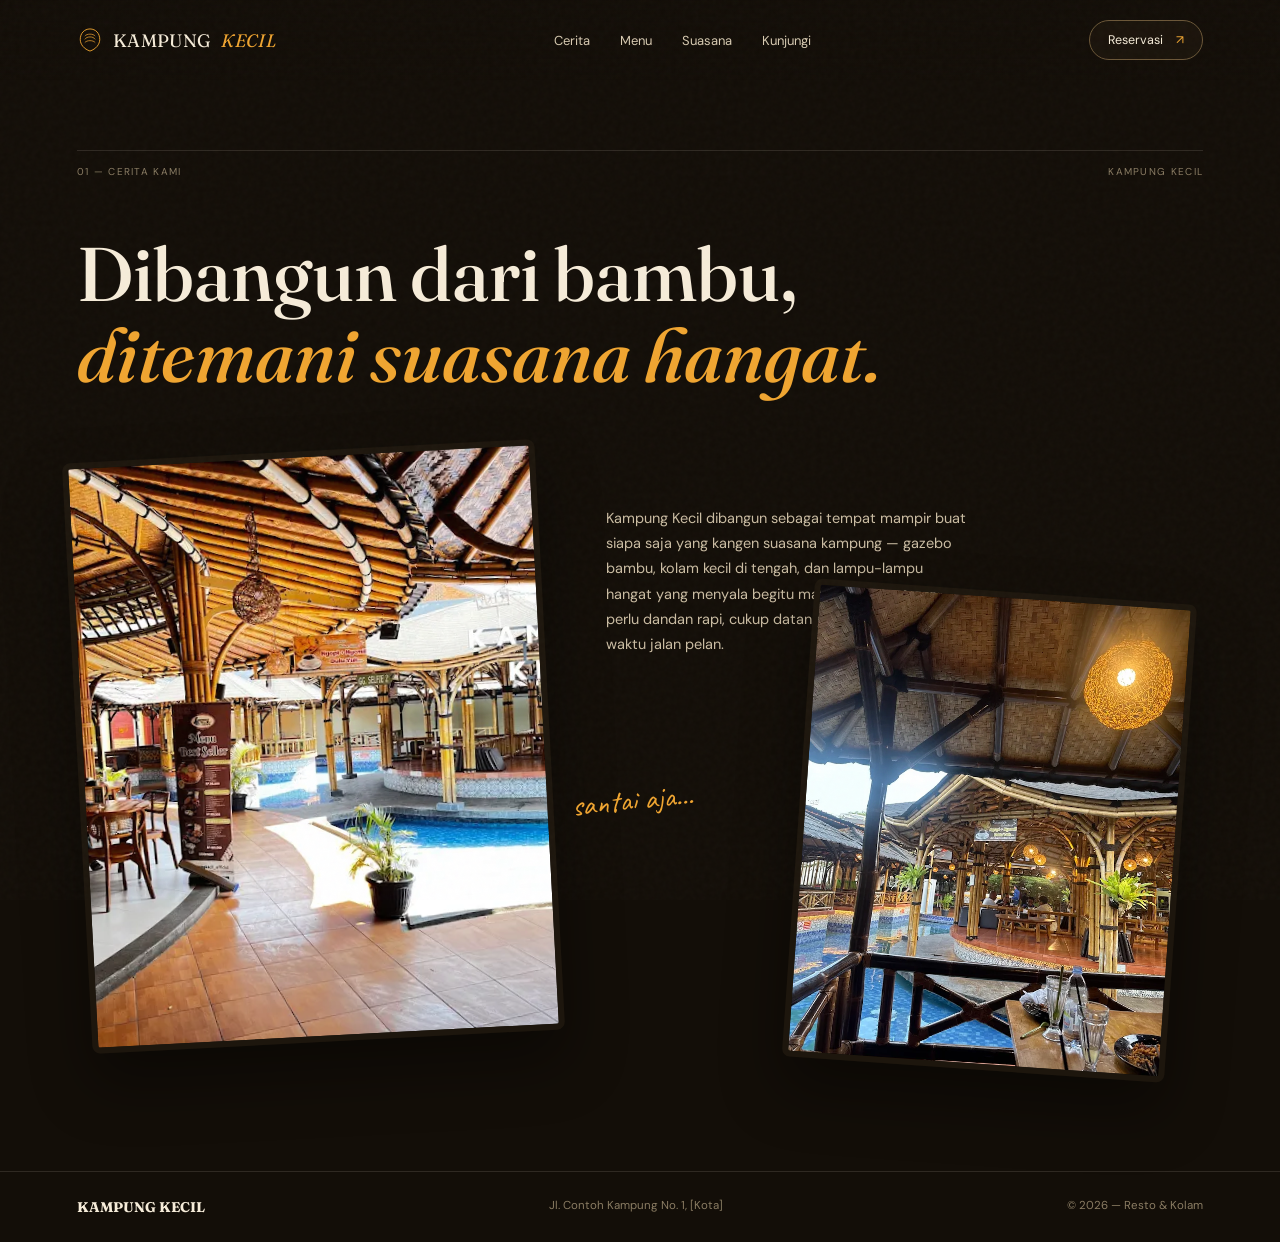
==== cerita.html @ 5046cd39 "Add files via upload" ====
<!doctype html><html lang="id"><head><meta charset="utf-8"><meta name="viewport" content="width=device-width,initial-scale=1"><title>Cerita Kami — Kampung Kecil</title><link rel="preconnect" href="https://fonts.googleapis.com"><link rel="preconnect" href="https://fonts.gstatic.com" crossorigin><link href="https://fonts.googleapis.com/css2?family=Fraunces:ital,wght@0,400;0,500;0,600;1,500;1,600&family=DM+Sans:wght@400;500;600;700&family=Caveat:wght@600&display=swap" rel="stylesheet"><link rel="stylesheet" href="style.css"></head><body><header class="nav"><a class="brand" href="index.html"><svg viewBox="0 0 40 40" class="brand-mark"><path d="M20 3 C11 3 5 10 5 19 C5 27 11 34 20 37 C29 34 35 27 35 19 C35 10 29 3 20 3Z" fill="none" stroke="currentColor" stroke-width="1.4"/><path d="M12 19c3-5 13-5 16 0M12 24c3-4 13-4 16 0M12 14c3-4 13-4 16 0" fill="none" stroke="currentColor" stroke-width="1.1"/></svg>KAMPUNG <i>KECIL</i></a><nav><a href="cerita.html">Cerita</a><a href="menu.html">Menu</a><a href="suasana.html">Suasana</a><a href="kunjungi.html">Kunjungi</a></nav><a class="nav-cta" href="https://wa.me/628000000000?text=Halo%20Kampung%20Kecil%2C%20saya%20ingin%20reservasi." target="_blank" rel="noopener">Reservasi <span>↗</span></a></header><main><section class="page-hero section"><div class="section-meta"><span>01 — CERITA KAMI</span><span>KAMPUNG KECIL</span></div><h1>Dibangun dari bambu,<br><i>ditemani suasana hangat.</i></h1><div class="cerita-collage"><figure class="c-photo c-photo-a"><img src="assets/kampung-kecil-pool-day.webp" alt="Area kolam"></figure><figure class="c-photo c-photo-b"><img src="assets/kampung-kecil-balcony.webp" alt="Meja makan"></figure><p class="cerita-text">Kampung Kecil dibangun sebagai tempat mampir buat siapa saja yang kangen suasana kampung — gazebo bambu, kolam kecil di tengah, dan lampu-lampu hangat yang menyala begitu matahari turun. Nggak perlu dandan rapi, cukup datang, duduk, dan biarkan waktu jalan pelan.</p><span class="cerita-scribble">santai aja…</span></div></section></main><footer><b>KAMPUNG KECIL</b><span>Jl. Contoh Kampung No. 1, [Kota]</span><span>© 2026 — Resto &amp; Kolam</span></footer><audio id="bg-music" src="assets/musik.mp3" loop preload="auto"></audio><script src="script.js"></script></body></html>
---- style.css ----
*{box-sizing:border-box}
html{scroll-behavior:smooth}
:root{
  --night:#130e08;
  --night-soft:#1d160d;
  --bamboo:#c99a5b;
  --lantern:#f0a530;
  --water:#2c8e92;
  --cream:#f6ecd9;
  --muted:#a99a83;
  --line:rgba(246,236,217,.12);
}
body{margin:0;background:var(--night);color:var(--cream);font-family:"DM Sans",sans-serif;overflow-x:hidden}
a{color:inherit;text-decoration:none}
img{display:block;max-width:100%}
body:before{content:"";position:fixed;inset:0;pointer-events:none;opacity:.04;z-index:100;background-image:url("data:image/svg+xml,%3Csvg viewBox='0 0 180 180' xmlns='http://www.w3.org/2000/svg'%3E%3Cfilter id='n'%3E%3CfeTurbulence type='fractalNoise' baseFrequency='.9' numOctaves='3' stitchTiles='stitch'/%3E%3C/filter%3E%3Crect width='100%25' height='100%25' filter='url(%23n)' opacity='.7'/%3E%3C/svg%3E")}

/* nav */
.nav{height:80px;padding:0 6vw;display:flex;align-items:center;justify-content:space-between;position:fixed;top:0;left:0;right:0;z-index:50;background:linear-gradient(180deg,#130e08cc,transparent)}
.brand{display:flex;align-items:center;gap:10px;font-family:"Fraunces";font-size:18px;letter-spacing:.02em}
.brand i{font-style:italic;color:var(--lantern)}
.brand-mark{width:26px;height:26px;color:var(--lantern)}
.nav nav{display:flex;gap:30px;font-size:13px;color:#d8cbb2}
.nav nav a:hover{color:#fff}
.nav-cta{border:1px solid #6b5738;border-radius:50px;padding:11px 18px;font-size:12.5px;background:#1d160dcc}
.nav-cta span{margin-left:10px;color:var(--lantern)}

/* hero — real video footage, not an illustrated mockup */
.hero{min-height:100vh;position:relative;overflow:hidden}
.hero-video{position:absolute;inset:0;width:100%;height:100%;object-fit:cover;z-index:0}
.hero-overlay{position:absolute;inset:0;z-index:1;background:linear-gradient(180deg, rgba(11,8,4,.35), rgba(11,8,4,.55) 55%, rgba(11,8,4,.94))}
.sound-toggle:hover{border-color:var(--lantern)}
.hero-content{position:relative;z-index:2;min-height:100vh;display:flex;flex-direction:column;justify-content:flex-end;padding:0 6vw 90px}
.hero-tag{font-size:11px;letter-spacing:.16em;color:var(--lantern);margin-bottom:22px}
.hero h1{font-family:"Fraunces";font-weight:500;font-size:clamp(38px,7vw,88px);line-height:1.02;letter-spacing:-.01em;margin:0 0 22px;max-width:15em}
.hero h1 i{font-style:italic;color:var(--lantern);font-weight:500}
.hero-desc{max-width:460px;color:#e4d8c2;line-height:1.7;font-size:15px;margin:0 0 36px}
.hero-cta{display:flex;gap:16px;flex-wrap:wrap}
.btn-lantern{background:var(--lantern);color:#20140a;font-weight:600;padding:16px 26px;border-radius:50px;font-size:14px;box-shadow:0 18px 40px #f0a53040}
.btn-outline{border:1px solid #8a795a;padding:16px 26px;border-radius:50px;font-size:14px;color:var(--cream)}
.hero-badge{position:absolute;z-index:2;top:110px;right:6vw;width:96px;height:96px;border:1.5px dashed var(--lantern);border-radius:50%;display:flex;align-items:center;justify-content:center;text-align:center;font-size:10.5px;letter-spacing:.08em;color:var(--lantern);transform:rotate(8deg);background:#130e0866}

.section{padding:120px 6vw}
.section-meta{display:flex;justify-content:space-between;border-top:1px solid var(--line);padding-top:14px;color:#8a7c63;font-size:10px;letter-spacing:.13em}

/* cerita — scrapbook collage, not a symmetric two-column split */
.cerita-body h2{font-family:"Fraunces";font-weight:500;font-size:clamp(32px,4.6vw,58px);line-height:1.12;letter-spacing:-.01em;margin:56px 0 60px;max-width:11em}
.cerita-body h2 i{color:var(--lantern);font-style:italic}
.cerita-collage{position:relative;min-height:560px}
.c-photo{margin:0;position:absolute;border-radius:8px;overflow:hidden;box-shadow:0 30px 60px #00000066;border:6px solid var(--night-soft)}
.c-photo img{width:100%;height:100%;object-fit:cover}
.c-photo-a{width:42%;left:0;top:0;transform:rotate(-3deg);aspect-ratio:4/5}
.c-photo-b{width:34%;right:2%;top:140px;transform:rotate(4deg);aspect-ratio:4/5;z-index:2}
.cerita-text{position:absolute;left:47%;top:40px;width:32%;color:#cbbda3;line-height:1.75;font-size:14.5px}
.cerita-scribble{position:absolute;left:44%;top:330px;font-family:"Caveat";font-size:30px;color:var(--lantern);transform:rotate(-6deg)}

/* menu — hanging wooden signs, staggered like real signage */
.menu h2{font-family:"Fraunces";font-weight:500;font-size:clamp(32px,4.6vw,58px);line-height:1.1;margin:56px 0 90px}
.menu h2 i{color:var(--lantern);font-style:italic}
.menu-board{display:flex;gap:40px;flex-wrap:wrap;padding-top:10px}
.sign{position:relative;background:#241a0f;border:1px solid #4a3a24;border-radius:8px 8px 16px 16px;padding:30px 24px 26px;width:230px;box-shadow:0 20px 40px #00000055}
.sign:before{content:"";position:absolute;top:-28px;left:50%;transform:translateX(-50%);width:2px;height:28px;background:#6b5738}
.sign:after{content:"";position:absolute;top:-36px;left:50%;transform:translateX(-50%);width:10px;height:10px;border-radius:50%;border:2px solid #6b5738}
.menu-board .sign:nth-child(2){margin-top:26px}
.menu-board .sign:nth-child(3){margin-top:8px}
.menu-board .sign:nth-child(4){margin-top:34px}
.sign h3{font-family:"Fraunces";font-size:19px;margin:0 0 10px;font-weight:500}
.sign p{margin:0;color:#a99a83;font-size:12.5px;line-height:1.6}
.menu-highlight{display:flex;align-items:center;gap:28px;flex-wrap:wrap;margin-top:56px}
.menu-video{width:170px;aspect-ratio:9/16;object-fit:cover;border-radius:14px;border:6px solid var(--night-soft);box-shadow:0 24px 50px #00000066;transform:rotate(-2deg)}
.menu-highlight p{max-width:260px;color:#cbbda3;font-size:13.5px;line-height:1.7}
.menu-note{margin-top:40px;color:#7d715c;font-size:11.5px}

/* suasana — organic bento gallery from real photography */
.suasana h2{font-family:"Fraunces";font-weight:500;font-size:clamp(32px,4.6vw,58px);line-height:1.1;margin:56px 0 60px}
.suasana h2 i{color:var(--lantern);font-style:italic}
.gallery-grid{display:grid;grid-template-columns:repeat(4,1fr);grid-auto-rows:190px;gap:14px}
.gallery-grid figure{margin:0;position:relative;border-radius:10px;overflow:hidden}
.gallery-grid img{width:100%;height:100%;object-fit:cover;transition:transform .6s,filter .6s;filter:brightness(.92)}
.gallery-grid figure:hover img{transform:scale(1.05);filter:brightness(1.05)}
.gallery-grid figcaption{position:absolute;left:14px;bottom:12px;font-size:11px;letter-spacing:.05em;color:var(--cream);background:#00000070;padding:5px 10px;border-radius:20px;opacity:0;transition:opacity .3s}
.gallery-grid figure:hover figcaption{opacity:1}
.g1{grid-column:1/3;grid-row:1/3}
.g2{grid-column:3/5;grid-row:1/2}
.g3{grid-column:3/4;grid-row:2/3}
.g4{grid-column:4/5;grid-row:2/3}
.g5{grid-column:1/5;grid-row:3/4}

/* kunjungi — warm CTA */
.kunjungi{text-align:center;background:radial-gradient(circle at center,#3a230c66,transparent 40%)}
.kicker{font-size:11px;color:var(--lantern);font-weight:700;letter-spacing:.13em}
.kunjungi h2{font-family:"Fraunces";font-weight:500;font-size:clamp(32px,5.2vw,66px);margin:22px 0 56px}
.kunjungi h2 i{color:var(--lantern);font-style:italic}
.info-tags{display:flex;justify-content:center;gap:22px;flex-wrap:wrap;margin-bottom:56px}
.tag-card{border:1px dashed #6b5738;border-radius:14px;padding:18px 26px;min-width:190px}
.tag-card span{display:block;font-size:10.5px;letter-spacing:.1em;color:var(--lantern);margin-bottom:8px}
.tag-card p{margin:0;font-size:13.5px;color:#e4d8c2}
.kunjungi-cta{display:flex;justify-content:center;gap:16px;flex-wrap:wrap}
.btn-lantern.big{padding:19px 32px;font-size:15px}

footer{border-top:1px solid var(--line);padding:26px 6vw;display:flex;justify-content:space-between;flex-wrap:wrap;gap:10px;color:#8a7c63;font-size:11.5px}
footer b{font-family:"Fraunces";color:var(--cream);font-size:14px}

@media(max-width:900px){
  .nav nav{display:none}
  .cerita-collage{min-height:auto;display:flex;flex-direction:column;gap:20px;position:static}
  .c-photo{position:static;width:100%;transform:none;aspect-ratio:16/10}
  .cerita-text{position:static;width:100%}
  .cerita-scribble{position:static;display:inline-block;margin-top:8px}
  .gallery-grid{grid-template-columns:1fr 1fr;grid-auto-rows:170px}
  .g1{grid-column:1/3;grid-row:1/2}
  .g2{grid-column:1/2;grid-row:2/3}
  .g3{grid-column:2/3;grid-row:2/3}
  .g4{grid-column:1/2;grid-row:3/4}
  .g5{grid-column:2/3;grid-row:3/4}
  .section{padding:90px 6vw}
  .hero-badge{top:100px;right:5vw;width:82px;height:82px}
    .menu-highlight{gap:20px}
  .menu-video{width:130px}
}
@media(max-width:520px){
  .nav-cta{padding:9px 14px;font-size:11px}
  .hero{padding-bottom:70px}
  .hero-desc{font-size:13px}
  .btn-lantern,.btn-outline{padding:14px 20px;font-size:13px}
  .menu-board{gap:26px}
  .sign{width:100%}
  .menu-board .sign:nth-child(2),.menu-board .sign:nth-child(3),.menu-board .sign:nth-child(4){margin-top:0}
  footer{flex-direction:column}
}

/* multi-page layout */
.page-hero{padding-top:150px;min-height:100vh}.page-hero h1,.page-title,.kunjungi h1{font-family:"Fraunces";font-weight:500;font-size:clamp(40px,6vw,76px);line-height:1.06;margin:56px 0}.page-hero h1 i,.page-title i,.kunjungi h1 i{color:var(--lantern);font-style:italic}.home-links{padding-top:90px}.feature-cards{display:grid;grid-template-columns:repeat(4,1fr);gap:18px;margin-top:50px}.feature-cards a{border:1px solid var(--line);padding:28px;border-radius:16px;background:#1d160d;transition:.25s}.feature-cards a:hover{transform:translateY(-5px);border-color:#6b5738}.feature-cards b{color:var(--lantern);font-size:11px}.feature-cards h2{font-family:"Fraunces";font-weight:500;margin:35px 0 10px}.feature-cards p{color:#a99a83;font-size:13px;line-height:1.6;margin:0}.page-hero .cerita-collage{min-height:600px}.kunjungi{min-height:80vh;padding-top:160px}
@media(max-width:900px){.feature-cards{grid-template-columns:1fr 1fr}}@media(max-width:520px){.feature-cards{grid-template-columns:1fr}.page-hero h1,.page-title,.kunjungi h1{font-size:42px}}
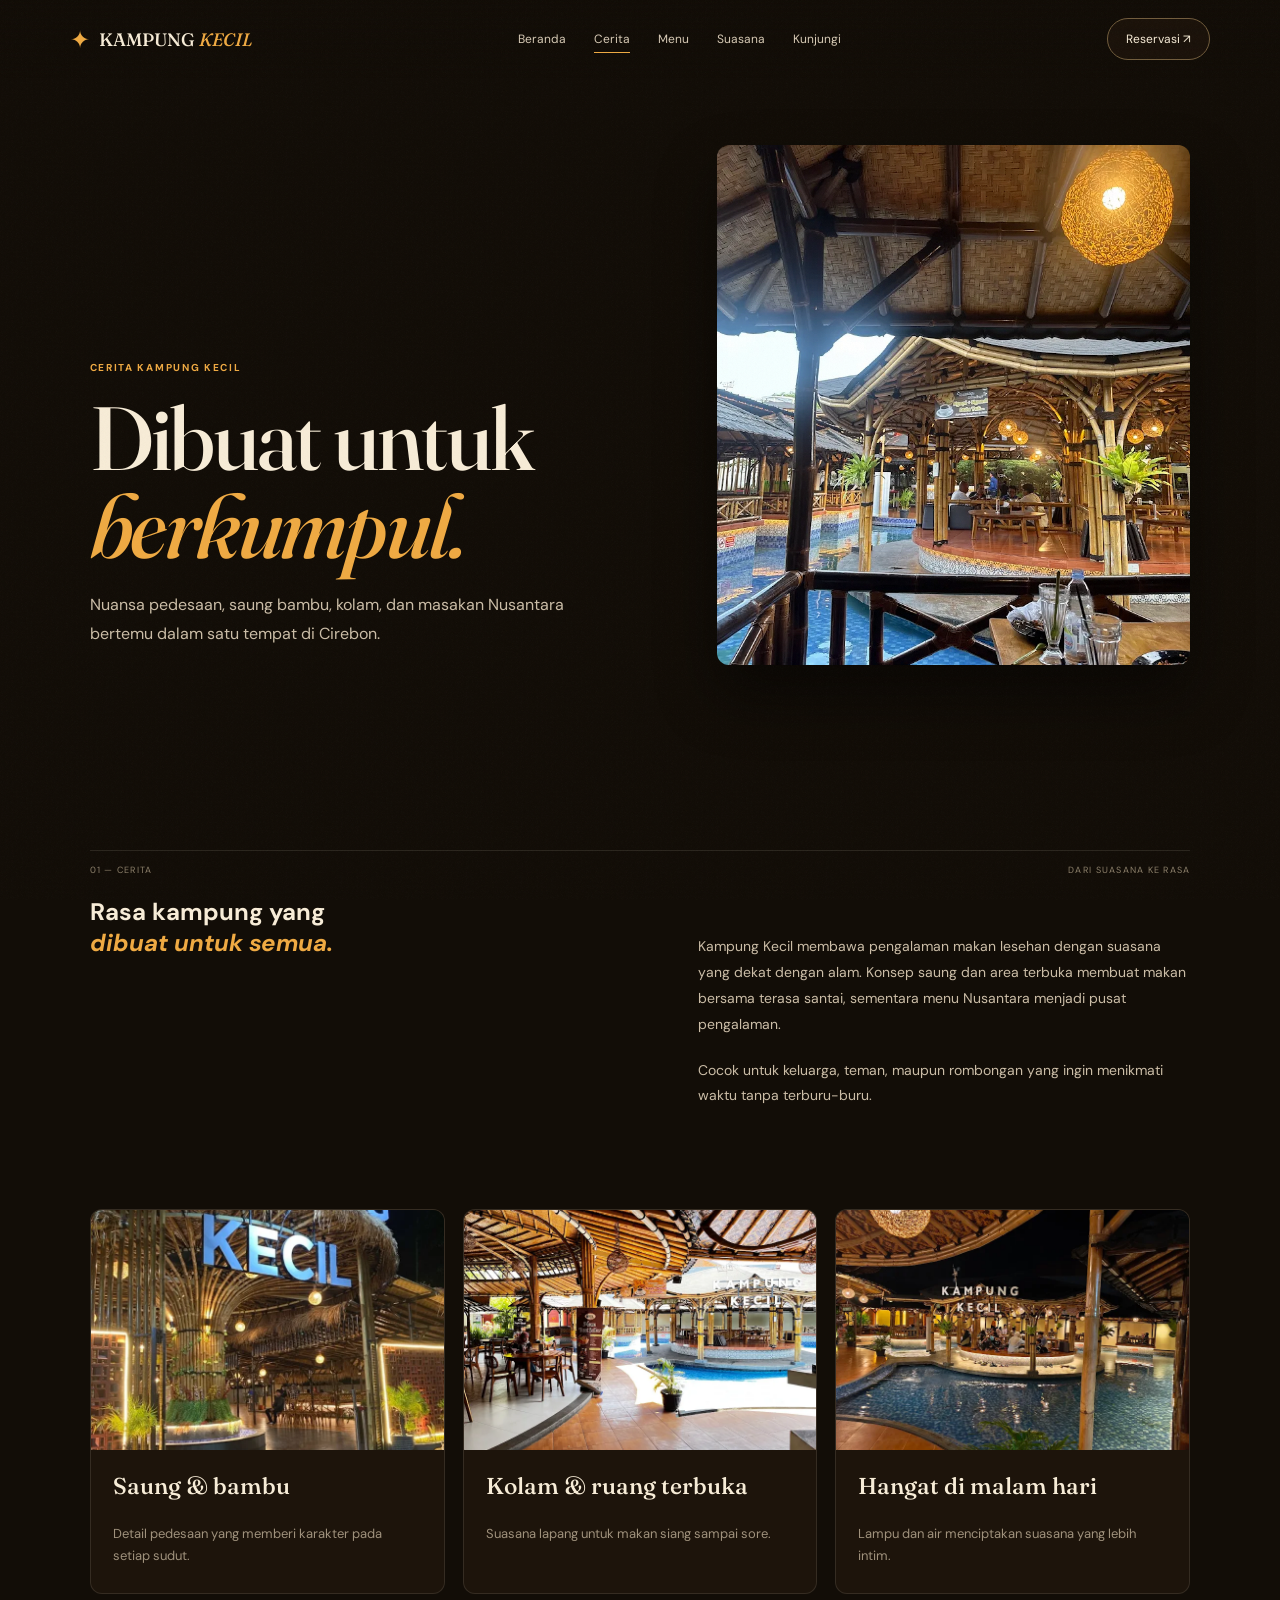
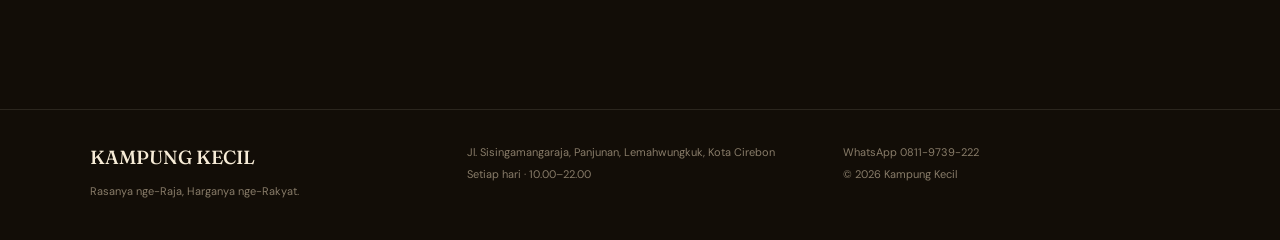
==== commit a082c040: "Add files via upload" ====
--- a/cerita.html
+++ b/cerita.html
@@ -1 +1 @@
-<!doctype html><html lang="id"><head><meta charset="utf-8"><meta name="viewport" content="width=device-width,initial-scale=1"><title>Cerita Kami — Kampung Kecil</title><link rel="preconnect" href="https://fonts.googleapis.com"><link rel="preconnect" href="https://fonts.gstatic.com" crossorigin><link href="https://fonts.googleapis.com/css2?family=Fraunces:ital,wght@0,400;0,500;0,600;1,500;1,600&family=DM+Sans:wght@400;500;600;700&family=Caveat:wght@600&display=swap" rel="stylesheet"><link rel="stylesheet" href="style.css"></head><body><header class="nav"><a class="brand" href="index.html"><svg viewBox="0 0 40 40" class="brand-mark"><path d="M20 3 C11 3 5 10 5 19 C5 27 11 34 20 37 C29 34 35 27 35 19 C35 10 29 3 20 3Z" fill="none" stroke="currentColor" stroke-width="1.4"/><path d="M12 19c3-5 13-5 16 0M12 24c3-4 13-4 16 0M12 14c3-4 13-4 16 0" fill="none" stroke="currentColor" stroke-width="1.1"/></svg>KAMPUNG <i>KECIL</i></a><nav><a href="cerita.html">Cerita</a><a href="menu.html">Menu</a><a href="suasana.html">Suasana</a><a href="kunjungi.html">Kunjungi</a></nav><a class="nav-cta" href="https://wa.me/628000000000?text=Halo%20Kampung%20Kecil%2C%20saya%20ingin%20reservasi." target="_blank" rel="noopener">Reservasi <span>↗</span></a></header><main><section class="page-hero section"><div class="section-meta"><span>01 — CERITA KAMI</span><span>KAMPUNG KECIL</span></div><h1>Dibangun dari bambu,<br><i>ditemani suasana hangat.</i></h1><div class="cerita-collage"><figure class="c-photo c-photo-a"><img src="assets/kampung-kecil-pool-day.webp" alt="Area kolam"></figure><figure class="c-photo c-photo-b"><img src="assets/kampung-kecil-balcony.webp" alt="Meja makan"></figure><p class="cerita-text">Kampung Kecil dibangun sebagai tempat mampir buat siapa saja yang kangen suasana kampung — gazebo bambu, kolam kecil di tengah, dan lampu-lampu hangat yang menyala begitu matahari turun. Nggak perlu dandan rapi, cukup datang, duduk, dan biarkan waktu jalan pelan.</p><span class="cerita-scribble">santai aja…</span></div></section></main><footer><b>KAMPUNG KECIL</b><span>Jl. Contoh Kampung No. 1, [Kota]</span><span>© 2026 — Resto &amp; Kolam</span></footer><audio id="bg-music" src="assets/musik.mp3" loop preload="auto"></audio><script src="script.js"></script></body></html>+<!doctype html><html lang="id"><head><meta charset="utf-8"><meta name="viewport" content="width=device-width,initial-scale=1"><meta name="description" content="Kampung Kecil Cirebon — rumah makan lesehan bernuansa pedesaan dengan masakan Nusantara halal."><title>Cerita Kami — Kampung Kecil Cirebon</title><link rel="preconnect" href="https://fonts.googleapis.com"><link rel="preconnect" href="https://fonts.gstatic.com" crossorigin><link href="https://fonts.googleapis.com/css2?family=Fraunces:ital,wght@0,400;0,500;0,600;1,500&family=DM+Sans:wght@400;500;600;700&family=Caveat:wght@600&display=swap" rel="stylesheet"><link rel="stylesheet" href="style.css"></head><body><header class="nav"><a class="brand" href="index.html"><span class="brand-mark">✦</span><span>KAMPUNG <i>KECIL</i></span></a><nav><a href="index.html">Beranda</a><a href="cerita.html">Cerita</a><a href="menu.html">Menu</a><a href="suasana.html">Suasana</a><a href="kunjungi.html">Kunjungi</a></nav><a class="nav-cta" href="https://wa.me/628119739222?text=Halo%20Kampung%20Kecil%2C%20saya%20ingin%20reservasi" target="_blank">Reservasi ↗</a></header><main><section class="page-hero"><div><span class="eyebrow">CERITA KAMPUNG KECIL</span><h1>Dibuat untuk<br><i>berkumpul.</i></h1><p>Nuansa pedesaan, saung bambu, kolam, dan masakan Nusantara bertemu dalam satu tempat di Cirebon.</p></div><img src="assets/kampung-kecil-balcony.webp"></section><section class="section story"><div class="section-meta"><span>01 — CERITA</span><span>DARI SUASANA KE RASA</span></div><div class="split"><div><h2>Rasa kampung yang<br><i>dibuat untuk semua.</i></h2></div><div class="copy"><p>Kampung Kecil membawa pengalaman makan lesehan dengan suasana yang dekat dengan alam. Konsep saung dan area terbuka membuat makan bersama terasa santai, sementara menu Nusantara menjadi pusat pengalaman.</p><p>Cocok untuk keluarga, teman, maupun rombongan yang ingin menikmati waktu tanpa terburu-buru.</p></div></div><div class="story-cards"><article><img src="assets/kampung-kecil-entrance.webp"><h3>Saung & bambu</h3><p>Detail pedesaan yang memberi karakter pada setiap sudut.</p></article><article><img src="assets/kampung-kecil-pool-day.webp"><h3>Kolam & ruang terbuka</h3><p>Suasana lapang untuk makan siang sampai sore.</p></article><article><img src="assets/kampung-kecil-pool-night.webp"><h3>Hangat di malam hari</h3><p>Lampu dan air menciptakan suasana yang lebih intim.</p></article></div></section></main><footer><div><b>KAMPUNG KECIL</b><p>Rasanya nge-Raja, Harganya nge-Rakyat.</p></div><div><span>Jl. Sisingamangaraja, Panjunan, Lemahwungkuk, Kota Cirebon</span><span>Setiap hari · 10.00–22.00</span></div><div><span>WhatsApp 0811-9739-222</span><span>© 2026 Kampung Kecil</span></div></footer><audio id="bgMusic" autoplay loop preload="auto"><source src="assets/musik.mp3" type="audio/mpeg"></audio><script>(function(){const a=document.getElementById('bgMusic');a.volume=.32;const go=()=>a.play().catch(()=>{});go();['pointerdown','touchstart','scroll','keydown'].forEach(e=>window.addEventListener(e,go,{once:true,passive:true}));})();</script><script src="script.js"></script></body></html>
--- a/style.css
+++ b/style.css
@@ -1,134 +1 @@
-*{box-sizing:border-box}
-html{scroll-behavior:smooth}
-:root{
-  --night:#130e08;
-  --night-soft:#1d160d;
-  --bamboo:#c99a5b;
-  --lantern:#f0a530;
-  --water:#2c8e92;
-  --cream:#f6ecd9;
-  --muted:#a99a83;
-  --line:rgba(246,236,217,.12);
-}
-body{margin:0;background:var(--night);color:var(--cream);font-family:"DM Sans",sans-serif;overflow-x:hidden}
-a{color:inherit;text-decoration:none}
-img{display:block;max-width:100%}
-body:before{content:"";position:fixed;inset:0;pointer-events:none;opacity:.04;z-index:100;background-image:url("data:image/svg+xml,%3Csvg viewBox='0 0 180 180' xmlns='http://www.w3.org/2000/svg'%3E%3Cfilter id='n'%3E%3CfeTurbulence type='fractalNoise' baseFrequency='.9' numOctaves='3' stitchTiles='stitch'/%3E%3C/filter%3E%3Crect width='100%25' height='100%25' filter='url(%23n)' opacity='.7'/%3E%3C/svg%3E")}
-
-/* nav */
-.nav{height:80px;padding:0 6vw;display:flex;align-items:center;justify-content:space-between;position:fixed;top:0;left:0;right:0;z-index:50;background:linear-gradient(180deg,#130e08cc,transparent)}
-.brand{display:flex;align-items:center;gap:10px;font-family:"Fraunces";font-size:18px;letter-spacing:.02em}
-.brand i{font-style:italic;color:var(--lantern)}
-.brand-mark{width:26px;height:26px;color:var(--lantern)}
-.nav nav{display:flex;gap:30px;font-size:13px;color:#d8cbb2}
-.nav nav a:hover{color:#fff}
-.nav-cta{border:1px solid #6b5738;border-radius:50px;padding:11px 18px;font-size:12.5px;background:#1d160dcc}
-.nav-cta span{margin-left:10px;color:var(--lantern)}
-
-/* hero — real video footage, not an illustrated mockup */
-.hero{min-height:100vh;position:relative;overflow:hidden}
-.hero-video{position:absolute;inset:0;width:100%;height:100%;object-fit:cover;z-index:0}
-.hero-overlay{position:absolute;inset:0;z-index:1;background:linear-gradient(180deg, rgba(11,8,4,.35), rgba(11,8,4,.55) 55%, rgba(11,8,4,.94))}
-.sound-toggle:hover{border-color:var(--lantern)}
-.hero-content{position:relative;z-index:2;min-height:100vh;display:flex;flex-direction:column;justify-content:flex-end;padding:0 6vw 90px}
-.hero-tag{font-size:11px;letter-spacing:.16em;color:var(--lantern);margin-bottom:22px}
-.hero h1{font-family:"Fraunces";font-weight:500;font-size:clamp(38px,7vw,88px);line-height:1.02;letter-spacing:-.01em;margin:0 0 22px;max-width:15em}
-.hero h1 i{font-style:italic;color:var(--lantern);font-weight:500}
-.hero-desc{max-width:460px;color:#e4d8c2;line-height:1.7;font-size:15px;margin:0 0 36px}
-.hero-cta{display:flex;gap:16px;flex-wrap:wrap}
-.btn-lantern{background:var(--lantern);color:#20140a;font-weight:600;padding:16px 26px;border-radius:50px;font-size:14px;box-shadow:0 18px 40px #f0a53040}
-.btn-outline{border:1px solid #8a795a;padding:16px 26px;border-radius:50px;font-size:14px;color:var(--cream)}
-.hero-badge{position:absolute;z-index:2;top:110px;right:6vw;width:96px;height:96px;border:1.5px dashed var(--lantern);border-radius:50%;display:flex;align-items:center;justify-content:center;text-align:center;font-size:10.5px;letter-spacing:.08em;color:var(--lantern);transform:rotate(8deg);background:#130e0866}
-
-.section{padding:120px 6vw}
-.section-meta{display:flex;justify-content:space-between;border-top:1px solid var(--line);padding-top:14px;color:#8a7c63;font-size:10px;letter-spacing:.13em}
-
-/* cerita — scrapbook collage, not a symmetric two-column split */
-.cerita-body h2{font-family:"Fraunces";font-weight:500;font-size:clamp(32px,4.6vw,58px);line-height:1.12;letter-spacing:-.01em;margin:56px 0 60px;max-width:11em}
-.cerita-body h2 i{color:var(--lantern);font-style:italic}
-.cerita-collage{position:relative;min-height:560px}
-.c-photo{margin:0;position:absolute;border-radius:8px;overflow:hidden;box-shadow:0 30px 60px #00000066;border:6px solid var(--night-soft)}
-.c-photo img{width:100%;height:100%;object-fit:cover}
-.c-photo-a{width:42%;left:0;top:0;transform:rotate(-3deg);aspect-ratio:4/5}
-.c-photo-b{width:34%;right:2%;top:140px;transform:rotate(4deg);aspect-ratio:4/5;z-index:2}
-.cerita-text{position:absolute;left:47%;top:40px;width:32%;color:#cbbda3;line-height:1.75;font-size:14.5px}
-.cerita-scribble{position:absolute;left:44%;top:330px;font-family:"Caveat";font-size:30px;color:var(--lantern);transform:rotate(-6deg)}
-
-/* menu — hanging wooden signs, staggered like real signage */
-.menu h2{font-family:"Fraunces";font-weight:500;font-size:clamp(32px,4.6vw,58px);line-height:1.1;margin:56px 0 90px}
-.menu h2 i{color:var(--lantern);font-style:italic}
-.menu-board{display:flex;gap:40px;flex-wrap:wrap;padding-top:10px}
-.sign{position:relative;background:#241a0f;border:1px solid #4a3a24;border-radius:8px 8px 16px 16px;padding:30px 24px 26px;width:230px;box-shadow:0 20px 40px #00000055}
-.sign:before{content:"";position:absolute;top:-28px;left:50%;transform:translateX(-50%);width:2px;height:28px;background:#6b5738}
-.sign:after{content:"";position:absolute;top:-36px;left:50%;transform:translateX(-50%);width:10px;height:10px;border-radius:50%;border:2px solid #6b5738}
-.menu-board .sign:nth-child(2){margin-top:26px}
-.menu-board .sign:nth-child(3){margin-top:8px}
-.menu-board .sign:nth-child(4){margin-top:34px}
-.sign h3{font-family:"Fraunces";font-size:19px;margin:0 0 10px;font-weight:500}
-.sign p{margin:0;color:#a99a83;font-size:12.5px;line-height:1.6}
-.menu-highlight{display:flex;align-items:center;gap:28px;flex-wrap:wrap;margin-top:56px}
-.menu-video{width:170px;aspect-ratio:9/16;object-fit:cover;border-radius:14px;border:6px solid var(--night-soft);box-shadow:0 24px 50px #00000066;transform:rotate(-2deg)}
-.menu-highlight p{max-width:260px;color:#cbbda3;font-size:13.5px;line-height:1.7}
-.menu-note{margin-top:40px;color:#7d715c;font-size:11.5px}
-
-/* suasana — organic bento gallery from real photography */
-.suasana h2{font-family:"Fraunces";font-weight:500;font-size:clamp(32px,4.6vw,58px);line-height:1.1;margin:56px 0 60px}
-.suasana h2 i{color:var(--lantern);font-style:italic}
-.gallery-grid{display:grid;grid-template-columns:repeat(4,1fr);grid-auto-rows:190px;gap:14px}
-.gallery-grid figure{margin:0;position:relative;border-radius:10px;overflow:hidden}
-.gallery-grid img{width:100%;height:100%;object-fit:cover;transition:transform .6s,filter .6s;filter:brightness(.92)}
-.gallery-grid figure:hover img{transform:scale(1.05);filter:brightness(1.05)}
-.gallery-grid figcaption{position:absolute;left:14px;bottom:12px;font-size:11px;letter-spacing:.05em;color:var(--cream);background:#00000070;padding:5px 10px;border-radius:20px;opacity:0;transition:opacity .3s}
-.gallery-grid figure:hover figcaption{opacity:1}
-.g1{grid-column:1/3;grid-row:1/3}
-.g2{grid-column:3/5;grid-row:1/2}
-.g3{grid-column:3/4;grid-row:2/3}
-.g4{grid-column:4/5;grid-row:2/3}
-.g5{grid-column:1/5;grid-row:3/4}
-
-/* kunjungi — warm CTA */
-.kunjungi{text-align:center;background:radial-gradient(circle at center,#3a230c66,transparent 40%)}
-.kicker{font-size:11px;color:var(--lantern);font-weight:700;letter-spacing:.13em}
-.kunjungi h2{font-family:"Fraunces";font-weight:500;font-size:clamp(32px,5.2vw,66px);margin:22px 0 56px}
-.kunjungi h2 i{color:var(--lantern);font-style:italic}
-.info-tags{display:flex;justify-content:center;gap:22px;flex-wrap:wrap;margin-bottom:56px}
-.tag-card{border:1px dashed #6b5738;border-radius:14px;padding:18px 26px;min-width:190px}
-.tag-card span{display:block;font-size:10.5px;letter-spacing:.1em;color:var(--lantern);margin-bottom:8px}
-.tag-card p{margin:0;font-size:13.5px;color:#e4d8c2}
-.kunjungi-cta{display:flex;justify-content:center;gap:16px;flex-wrap:wrap}
-.btn-lantern.big{padding:19px 32px;font-size:15px}
-
-footer{border-top:1px solid var(--line);padding:26px 6vw;display:flex;justify-content:space-between;flex-wrap:wrap;gap:10px;color:#8a7c63;font-size:11.5px}
-footer b{font-family:"Fraunces";color:var(--cream);font-size:14px}
-
-@media(max-width:900px){
-  .nav nav{display:none}
-  .cerita-collage{min-height:auto;display:flex;flex-direction:column;gap:20px;position:static}
-  .c-photo{position:static;width:100%;transform:none;aspect-ratio:16/10}
-  .cerita-text{position:static;width:100%}
-  .cerita-scribble{position:static;display:inline-block;margin-top:8px}
-  .gallery-grid{grid-template-columns:1fr 1fr;grid-auto-rows:170px}
-  .g1{grid-column:1/3;grid-row:1/2}
-  .g2{grid-column:1/2;grid-row:2/3}
-  .g3{grid-column:2/3;grid-row:2/3}
-  .g4{grid-column:1/2;grid-row:3/4}
-  .g5{grid-column:2/3;grid-row:3/4}
-  .section{padding:90px 6vw}
-  .hero-badge{top:100px;right:5vw;width:82px;height:82px}
-    .menu-highlight{gap:20px}
-  .menu-video{width:130px}
-}
-@media(max-width:520px){
-  .nav-cta{padding:9px 14px;font-size:11px}
-  .hero{padding-bottom:70px}
-  .hero-desc{font-size:13px}
-  .btn-lantern,.btn-outline{padding:14px 20px;font-size:13px}
-  .menu-board{gap:26px}
-  .sign{width:100%}
-  .menu-board .sign:nth-child(2),.menu-board .sign:nth-child(3),.menu-board .sign:nth-child(4){margin-top:0}
-  footer{flex-direction:column}
-}
-
-/* multi-page layout */
-.page-hero{padding-top:150px;min-height:100vh}.page-hero h1,.page-title,.kunjungi h1{font-family:"Fraunces";font-weight:500;font-size:clamp(40px,6vw,76px);line-height:1.06;margin:56px 0}.page-hero h1 i,.page-title i,.kunjungi h1 i{color:var(--lantern);font-style:italic}.home-links{padding-top:90px}.feature-cards{display:grid;grid-template-columns:repeat(4,1fr);gap:18px;margin-top:50px}.feature-cards a{border:1px solid var(--line);padding:28px;border-radius:16px;background:#1d160d;transition:.25s}.feature-cards a:hover{transform:translateY(-5px);border-color:#6b5738}.feature-cards b{color:var(--lantern);font-size:11px}.feature-cards h2{font-family:"Fraunces";font-weight:500;margin:35px 0 10px}.feature-cards p{color:#a99a83;font-size:13px;line-height:1.6;margin:0}.page-hero .cerita-collage{min-height:600px}.kunjungi{min-height:80vh;padding-top:160px}
-@media(max-width:900px){.feature-cards{grid-template-columns:1fr 1fr}}@media(max-width:520px){.feature-cards{grid-template-columns:1fr}.page-hero h1,.page-title,.kunjungi h1{font-size:42px}}
+*{box-sizing:border-box}html{scroll-behavior:smooth}body{margin:0;background:#120d07;color:#f7ecd7;font-family:"DM Sans",sans-serif;overflow-x:hidden}body:before{content:"";position:fixed;inset:0;pointer-events:none;opacity:.035;z-index:100;background-image:url("data:image/svg+xml,%3Csvg xmlns='http://www.w3.org/2000/svg' width='180' height='180'%3E%3Cfilter id='n'%3E%3CfeTurbulence baseFrequency='.8' numOctaves='3'/%3E%3C/filter%3E%3Crect width='100%25' height='100%25' filter='url(%23n)'/%3E%3C/svg%3E")}a{color:inherit;text-decoration:none}img,video{display:block;max-width:100%}:root{--night:#120d07;--soft:#20160c;--gold:#efaa43;--cream:#f7ecd7;--muted:#a99980;--line:#f7ecd71c}.nav{height:78px;padding:0 5.5vw;position:fixed;z-index:50;top:0;left:0;right:0;display:flex;align-items:center;justify-content:space-between;background:linear-gradient(180deg,#120d07e8,transparent);transition:.35s}.nav.scrolled{background:#120d07ee;backdrop-filter:blur(14px);box-shadow:0 8px 30px #0003}.brand{font:500 18px Fraunces;display:flex;gap:9px;align-items:center}.brand i{color:var(--gold)}.brand-mark{color:var(--gold);font-size:24px}.nav nav{display:flex;gap:28px;font-size:12px;color:#d8cbb6}.nav nav a{position:relative;padding:8px 0}.nav nav a:after{content:"";position:absolute;left:0;bottom:2px;width:0;height:1px;background:var(--gold);transition:.3s}.nav nav a:hover:after,.nav nav a.active:after{width:100%}.nav-cta,.btn{border-radius:50px;padding:12px 18px;font-size:12px}.nav-cta{border:1px solid #725d3d;background:#20160caa}.nav-cta span{color:var(--gold)}.hero{min-height:100vh;position:relative}.hero-video{position:absolute;inset:0;width:100%;height:100%;object-fit:cover}.hero-overlay{position:absolute;inset:0;background:linear-gradient(90deg,#0b0704c7,#0b07046b 55%,#0b070430),linear-gradient(0deg,#0b0704e8,#0b070400 55%)}.hero-content{position:relative;z-index:2;min-height:100vh;display:flex;flex-direction:column;justify-content:flex-end;padding:0 7vw 10vh;max-width:1000px}.eyebrow,.kicker{font-size:10px;letter-spacing:.17em;color:var(--gold);font-weight:700}.hero h1,.page-head h1,.page-hero h1,.visit-hero h1{font:500 clamp(42px,7vw,92px)/.98 Fraunces;margin:18px 0 22px;letter-spacing:-.025em}.hero h1 i,.page-head h1 i,.page-hero h1 i,.visit-hero h1 i,h2 i{color:var(--gold)}.hero p{max-width:540px;line-height:1.75;color:#e5d8c1;font-size:15px}.actions{display:flex;gap:12px;flex-wrap:wrap;margin-top:18px}.btn{display:inline-flex;align-items:center;justify-content:center;padding:15px 24px;font-size:13px;font-weight:700}.btn.primary{background:var(--gold);color:#201307;box-shadow:0 15px 35px #efaa4330}.btn.glass{border:1px solid #e8d7b080;background:#120d0770}.hero-badge{position:absolute;right:7vw;top:26%;width:105px;height:105px;border:1px dashed var(--gold);border-radius:50%;display:grid;place-content:center;text-align:center;font-size:10px;letter-spacing:.1em;color:var(--gold);transform:rotate(9deg);background:#120d0760}.section{padding:115px 7vw}.section-meta{border-top:1px solid var(--line);padding-top:13px;display:flex;justify-content:space-between;color:#8d806b;font-size:9px;letter-spacing:.14em}.split{display:grid;grid-template-columns:1fr 1fr;gap:9vw;align-items:start}.intro h2,.visual h2,.final-cta h2,.map-card h2{font:500 clamp(35px,5vw,65px)/1.06 Fraunces;margin:55px 0 0}.copy{color:#cbbda7;line-height:1.85;font-size:14px;margin-top:58px;max-width:510px}.copy p{margin:0 0 20px}.text-link{color:var(--gold);font-weight:700;font-size:13px}.feature-strip{display:grid;grid-template-columns:repeat(4,1fr);border-top:1px solid var(--line);border-bottom:1px solid var(--line);margin:0 7vw}.feature{padding:35px 20px;border-right:1px solid var(--line);display:flex;flex-direction:column;gap:6px}.feature:first-child{border-left:1px solid var(--line)}.feature span{color:var(--gold);font-size:22px}.feature small{color:#91846f}.visual-grid{margin-top:60px;display:grid;grid-template-columns:1.1fr .9fr;gap:8vw;align-items:center}.visual-grid img{width:100%;aspect-ratio:4/3;object-fit:cover;border-radius:12px;box-shadow:0 30px 60px #0006}.visual-grid p{color:#bfb09a;line-height:1.8;max-width:430px;margin:28px 0}.final-cta{text-align:center;background:radial-gradient(circle at center,#422b1160,transparent 55%);padding-top:140px;padding-bottom:150px}.final-cta h2{margin:20px auto 35px}.page-head{padding:170px 7vw 80px;background:radial-gradient(circle at 70% 30%,#4b2d1160,transparent 45%)}.page-head p{max-width:560px;color:#c6b69d;line-height:1.8}.page-hero,.visit-hero{min-height:78vh;padding:145px 7vw 70px;display:grid;grid-template-columns:1fr .9fr;gap:8vw;align-items:end}.page-hero img,.visit-hero img{width:100%;height:520px;object-fit:cover;border-radius:12px;box-shadow:0 30px 60px #0007}.page-hero p,.visit-hero p{color:#cbbda7;line-height:1.8;max-width:520px}.story-cards{display:grid;grid-template-columns:repeat(3,1fr);gap:18px;margin-top:80px}.story-cards article{background:#1d140b;border:1px solid var(--line);border-radius:12px;overflow:hidden}.story-cards img{width:100%;height:240px;object-fit:cover}.story-cards h3,.story-cards p{margin-left:22px;margin-right:22px}.story-cards h3{font:500 23px Fraunces;margin-top:22px}.story-cards p{color:#9f917c;font-size:13px;line-height:1.7;margin-bottom:25px}.category{margin-bottom:85px}.category-title{display:flex;align-items:center;gap:20px;border-bottom:1px solid var(--line);padding-bottom:18px}.category-title span{color:var(--gold);font:600 13px Fraunces}.category-title h2{font:500 clamp(27px,4vw,46px) Fraunces;margin:0}.menu-list{display:grid;grid-template-columns:repeat(3,1fr);gap:14px;margin-top:18px}.menu-list article{min-height:150px;padding:25px;background:#1d140b;border:1px solid var(--line);border-radius:10px;display:flex;flex-direction:column;justify-content:space-between}.menu-list h3{font:500 20px Fraunces;margin:0 0 8px}.menu-list p{font-size:12px;line-height:1.6;color:#998b76;margin:0}.menu-list strong{font-size:9px;letter-spacing:.12em;color:var(--gold)}.menu-note{padding:20px;border-left:2px solid var(--gold);color:#938570;font-size:11px;line-height:1.7}.food-banner{position:relative;min-height:540px;display:grid;align-items:center;overflow:hidden;padding:70px 7vw}.food-banner video{position:absolute;inset:0;width:100%;height:100%;object-fit:cover;filter:brightness(.48)}.food-banner>div{position:relative;z-index:2}.food-banner h2{font:500 clamp(38px,5vw,65px) Fraunces;line-height:1;margin:18px 0 30px}.gallery-page{padding-top:20px}.gallery-full{display:grid;grid-template-columns:1fr 1fr 1fr;grid-auto-rows:250px;gap:14px}.gallery-full figure{margin:0;position:relative;overflow:hidden;border-radius:10px}.gallery-full img{width:100%;height:100%;object-fit:cover;transition:.7s}.gallery-full figure:hover img{transform:scale(1.05)}.gallery-full figcaption{position:absolute;bottom:15px;left:15px;background:#0b0704b8;padding:7px 12px;border-radius:20px;font-size:10px}.gallery-full .wide{grid-column:span 2}.gallery-full .tall{grid-row:span 2}.visit-hero{min-height:75vh}.visit-hero h1{font-size:clamp(40px,6vw,76px)}.info-grid{display:grid;grid-template-columns:repeat(4,1fr);border-top:1px solid var(--line);border-bottom:1px solid var(--line)}.info-grid article{padding:28px 20px;border-right:1px solid var(--line)}.info-grid article:first-child{border-left:1px solid var(--line)}.info-grid span{font-size:9px;letter-spacing:.15em;color:var(--gold)}.info-grid h3{font:500 21px Fraunces;margin:14px 0 8px}.info-grid p{font-size:12px;color:#998b76;line-height:1.65}.map-card{margin-top:70px;display:grid;grid-template-columns:1fr 1fr;gap:40px;align-items:center}.map-card p{color:#a99a83;line-height:1.7;max-width:420px}.map-art{height:400px;background:#1c241d;position:relative;overflow:hidden;border-radius:12px;background-image:linear-gradient(35deg,transparent 48%,#766f5a 49%,#766f5a 52%,transparent 53%),linear-gradient(110deg,transparent 46%,#514e42 47%,#514e42 50%,transparent 51%)}.road{position:absolute;height:8px;background:#a29478aa;transform:rotate(-30deg);width:130%;left:-10%}.r1{top:30%}.r2{top:60%;transform:rotate(18deg)}.r3{top:45%;transform:rotate(75deg)}.pin{position:absolute;z-index:2;left:50%;top:48%;font-size:38px;color:var(--gold);text-shadow:0 4px 15px #000}.map-art span{position:absolute;bottom:20px;left:20px;background:#120d07cc;padding:9px 13px;border-radius:8px;font-size:11px}footer{padding:35px 7vw;border-top:1px solid var(--line);display:grid;grid-template-columns:1fr 1fr 1fr;gap:30px;color:#887c69;font-size:11px}footer b{font:500 19px Fraunces;color:var(--cream)}footer p{margin:7px 0}footer div{display:flex;flex-direction:column;gap:8px}#bgMusic{display:none}@media(max-width:800px){.nav{height:70px;padding:0 5vw}.nav nav{display:none}.nav-cta{padding:10px 13px}.hero-content{padding:0 6vw 70px}.hero-badge{display:none}.split,.visual-grid,.page-hero,.visit-hero,.map-card{grid-template-columns:1fr;gap:30px}.page-hero img,.visit-hero img{height:330px}.feature-strip,.info-grid{grid-template-columns:1fr 1fr;margin:0 6vw}.feature{border-bottom:1px solid var(--line)}.feature:nth-child(3){border-left:1px solid var(--line)}.story-cards,.menu-list{grid-template-columns:1fr}.gallery-full{grid-template-columns:1fr 1fr;grid-auto-rows:190px}.gallery-full .wide{grid-column:span 2}.gallery-full .tall{grid-row:span 1}.section{padding:85px 6vw}.copy{margin-top:25px}.page-head{padding:140px 6vw 60px}footer{grid-template-columns:1fr;padding:30px 6vw}}@media(max-width:480px){.hero h1{font-size:43px}.feature-strip,.info-grid{grid-template-columns:1fr}.feature,.info-grid article{border-left:1px solid var(--line)}.gallery-full{grid-template-columns:1fr}.gallery-full .wide{grid-column:span 1}.gallery-full .tall{grid-row:span 1}.btn{width:100%}.actions{width:100%}}
